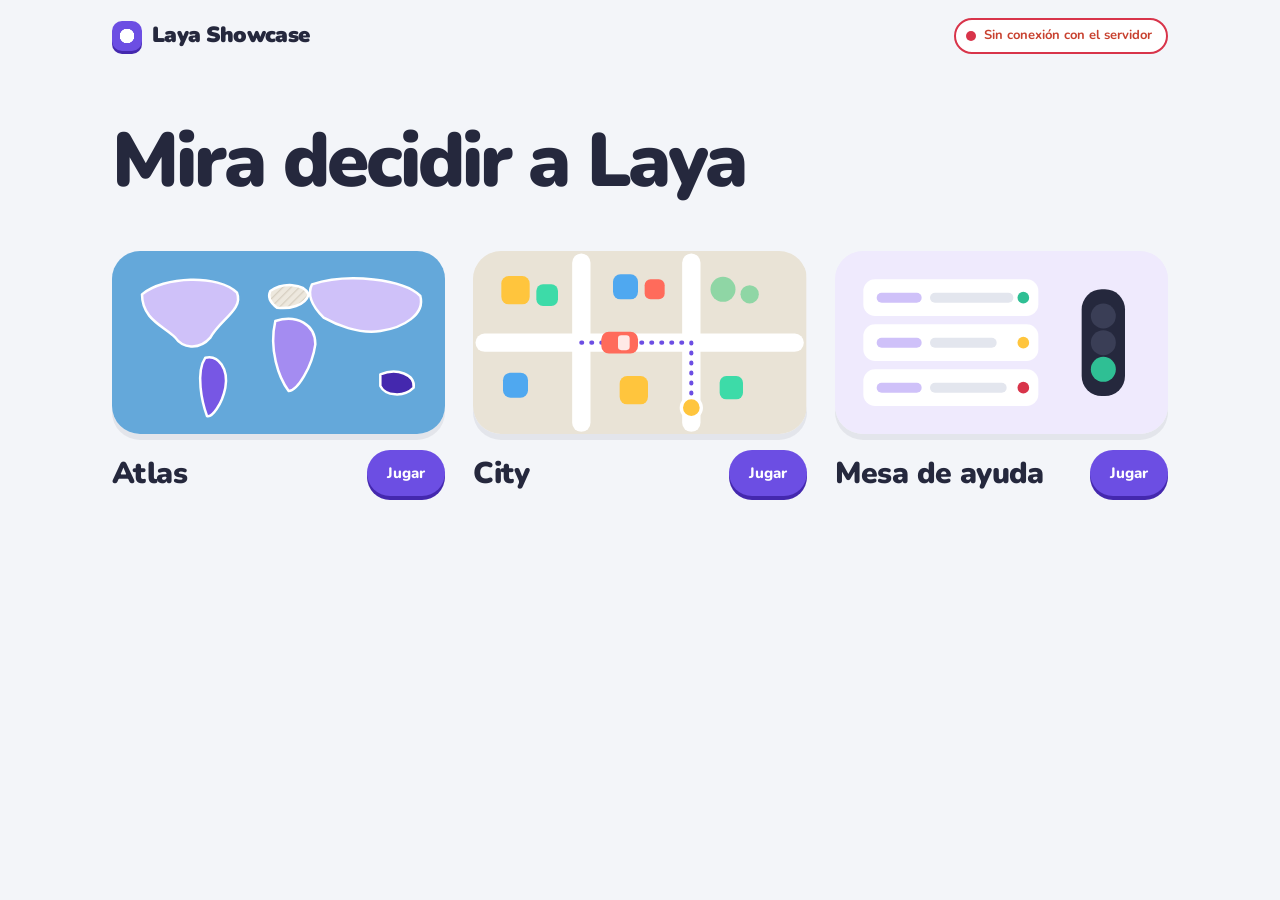
==== web/index.html @ 2ebe57a0 "feat(web): se añaden la portada, las páginas de las tres demos y los estilos compartidos" ====
<!doctype html>
<html lang="es">
<head>
  <meta charset="utf-8">
  <meta name="viewport" content="width=device-width, initial-scale=1">
  <title>Laya Showcase</title>
  <link rel="icon" href="data:image/svg+xml,%3Csvg xmlns='http://www.w3.org/2000/svg' viewBox='0 0 32 32'%3E%3Crect width='32' height='32' rx='10' fill='%236c4ee3'/%3E%3Ccircle cx='16' cy='16' r='7' fill='%23fff'/%3E%3C/svg%3E">
  <link rel="stylesheet" href="style.css">
  <style>
    main { max-width: 1120px; margin: 0 auto; padding: clamp(16px, 4vw, 48px) clamp(16px, 3vw, 32px) 48px; }
    .topbar { max-width: 1120px; margin: 0 auto; }
    h1 { font-size: clamp(40px, 7vw, 76px); letter-spacing: -0.04em; margin-bottom: clamp(28px, 5vw, 48px); }
    .demos { display: grid; grid-template-columns: repeat(auto-fit, minmax(300px, 1fr)); gap: clamp(16px, 3vw, 28px); }
    .demo { display: flex; flex-direction: column; gap: 16px; color: var(--ink); text-decoration: none; }
    .demo svg { display: block; width: 100%; height: auto; border-radius: var(--radius-play);
      box-shadow: 0 6px 0 rgb(37 40 61 / .08); transition: transform .18s ease, box-shadow .18s ease; }
    .demo:hover svg { transform: translateY(-4px); box-shadow: 0 10px 0 rgb(37 40 61 / .08); }
    .demo .row { display: flex; align-items: center; justify-content: space-between; gap: 12px; }
    .demo h2 { font-size: 30px; }
  </style>
</head>
<body>
  <header class="topbar">
    <a class="brand" href="/"><b>Laya Showcase</b></a>
    <p class="model" id="model" data-state="idle"><i aria-hidden="true"></i><span>Preparando Laya…</span></p>
  </header>
  <main>
    <h1>Mira decidir a Laya</h1>
    <section class="demos">
      <a class="demo" href="/atlas">
        <svg viewBox="0 0 400 220" aria-hidden="true">
          <defs>
            <pattern id="hatch" width="7" height="7" patternUnits="userSpaceOnUse" patternTransform="rotate(45)">
              <rect width="7" height="7" fill="#ede8de"/><line x1="0" y1="0" x2="0" y2="7" stroke="#d6cfc1" stroke-width="3"/>
            </pattern>
          </defs>
          <rect width="400" height="220" fill="#64a8da"/>
          <g stroke="#fff" stroke-width="3" stroke-linejoin="round">
            <path d="M36,52 C62,30 128,28 150,50 C158,70 130,82 118,104 C104,120 84,116 76,104 C62,90 36,82 36,52Z" fill="#cfc1f9"/>
            <path d="M112,128 C128,124 140,142 136,164 C132,184 120,200 114,198 C108,182 100,146 112,128Z" fill="#7757e4"/>
            <path d="M190,48 C204,38 230,38 236,52 C232,66 212,70 198,68 C190,62 186,56 190,48Z" fill="url(#hatch)"/>
            <path d="M196,84 C222,76 244,88 244,112 C240,140 222,168 212,168 C200,152 188,118 196,84Z" fill="#a48cf1"/>
            <path d="M240,40 C284,26 350,34 370,54 C376,76 350,92 322,96 C296,100 268,88 254,80 C240,66 234,52 240,40Z" fill="#cfc1f9"/>
            <path d="M322,148 C342,140 364,148 362,164 C350,176 328,174 322,162Z" fill="#4428ae"/>
          </g>
        </svg>
        <div class="row"><h2>Atlas</h2><span class="btn primary">Jugar</span></div>
      </a>
      <a class="demo" href="/city">
        <svg viewBox="0 0 400 220" aria-hidden="true">
          <rect width="400" height="220" fill="#e9e3d6"/>
          <g>
            <rect x="34" y="30" width="34" height="34" rx="9" fill="#ffc53d"/><rect x="76" y="40" width="26" height="26" rx="8" fill="#3ddba8"/>
            <rect x="168" y="28" width="30" height="30" rx="9" fill="#4fa8f0"/><rect x="206" y="34" width="24" height="24" rx="7" fill="#ff6b5b"/>
            <circle cx="300" cy="46" r="15" fill="#8fd6a5"/><circle cx="332" cy="52" r="11" fill="#8fd6a5"/>
            <rect x="36" y="146" width="30" height="30" rx="9" fill="#4fa8f0"/><rect x="176" y="150" width="34" height="34" rx="9" fill="#ffc53d"/>
            <rect x="296" y="150" width="28" height="28" rx="8" fill="#3ddba8"/>
          </g>
          <g stroke="#fff" stroke-width="22" stroke-linecap="round">
            <line x1="14" y1="110" x2="386" y2="110"/><line x1="130" y1="14" x2="130" y2="206"/><line x1="262" y1="14" x2="262" y2="206"/>
          </g>
          <path d="M130,110 L262,110 L262,188" fill="none" stroke="#6c4ee3" stroke-width="5" stroke-linecap="round" stroke-dasharray="1 11"/>
          <g transform="translate(176 110)"><rect x="-22" y="-13" width="44" height="26" rx="9" fill="#ff6b5b"/><rect x="-2" y="-9" width="14" height="18" rx="4" fill="#fff" opacity=".85"/></g>
          <circle cx="262" cy="188" r="12" fill="#ffc53d" stroke="#fff" stroke-width="4"/>
        </svg>
        <div class="row"><h2>City</h2><span class="btn primary">Jugar</span></div>
      </a>
      <a class="demo" href="/tickets">
        <svg viewBox="0 0 400 220" aria-hidden="true">
          <rect width="400" height="220" fill="#efeafd"/>
          <g>
            <rect x="34" y="34" width="210" height="44" rx="14" fill="#fff"/><rect x="50" y="50" width="54" height="12" rx="6" fill="#cfc1f9"/><rect x="114" y="50" width="100" height="12" rx="6" fill="#e3e6ee"/><circle cx="226" cy="56" r="7" fill="#2fbf94"/>
            <rect x="34" y="88" width="210" height="44" rx="14" fill="#fff"/><rect x="50" y="104" width="54" height="12" rx="6" fill="#cfc1f9"/><rect x="114" y="104" width="80" height="12" rx="6" fill="#e3e6ee"/><circle cx="226" cy="110" r="7" fill="#ffc53d"/>
            <rect x="34" y="142" width="210" height="44" rx="14" fill="#fff"/><rect x="50" y="158" width="54" height="12" rx="6" fill="#cfc1f9"/><rect x="114" y="158" width="92" height="12" rx="6" fill="#e3e6ee"/><circle cx="226" cy="164" r="7" fill="#d8344a"/>
          </g>
          <rect x="296" y="46" width="52" height="128" rx="24" fill="#25283d"/>
          <circle cx="322" cy="78" r="15" fill="#3a3e56"/><circle cx="322" cy="110" r="15" fill="#3a3e56"/>
          <circle cx="322" cy="142" r="15" fill="#2fbf94"/>
        </svg>
        <div class="row"><h2>Mesa de ayuda</h2><span class="btn primary">Jugar</span></div>
      </a>
    </section>
  </main>
  <script type="module">
    import { watchModel } from "./common.js";
    watchModel(document.getElementById("model"));
  </script>
</body>
</html>
---- web/style.css ----
@font-face {
  font-family: "Nunito";
  src: url("fonts/Nunito.ttf") format("truetype");
  font-weight: 200 1000;
  font-display: swap;
}

:root {
  --bg: #f3f5f9;
  --card: #ffffff;
  --ink: #25283d;
  --ink-2: #4c5068;
  --muted: #666b82;
  --line: #e3e6ee;
  --violet: #6c4ee3;
  --violet-deep: #4428ae;
  --violet-soft: #efeafd;
  --coral: #ff6b5b;
  --coral-text: #c8412f;
  --sun: #ffc53d;
  --sky: #4fa8f0;
  --mint: #3ddba8;
  --stop: #d8344a;
  --ocean: #64a8da;
  --land: #ede8de;
  --ground: #e9e3d6;
  --radius-play: 28px;
  --radius-panel: 20px;
  --press: 0 4px 0;
  color-scheme: light;
}

* { box-sizing: border-box; }
[hidden] { display: none !important; } /* Que ningún display de componente lo anule. */

html { -webkit-text-size-adjust: 100%; }

body {
  margin: 0;
  min-height: 100vh;
  background: var(--bg);
  color: var(--ink);
  font: 500 15px/1.5 "Nunito", ui-rounded, system-ui, sans-serif;
  font-variant-numeric: tabular-nums;
}

h1, h2, h3 { margin: 0; line-height: 1.1; font-weight: 900; letter-spacing: -0.02em; }
p { margin: 0; }
a { color: var(--violet-deep); font-weight: 700; }
button, input { font: inherit; color: inherit; }

:focus-visible { outline: 3px solid var(--violet); outline-offset: 2px; border-radius: 10px; }

/* Barra superior compartida: marca a la izquierda, estado del modelo a la derecha. */
.topbar {
  display: flex; align-items: center; justify-content: space-between; gap: 16px;
  padding: 18px clamp(16px, 3vw, 32px);
}
.brand { display: flex; align-items: center; gap: 10px; text-decoration: none; color: var(--ink); }
/* Marca: el mismo cuadrado violeta del favicon. */
.brand::before {
  content: ""; width: 30px; height: 30px; border-radius: 10px; flex: none;
  background: radial-gradient(circle at 50% 50%, #fff 0 7px, transparent 7.5px), var(--violet);
  box-shadow: 0 3px 0 var(--violet-deep);
}
.brand b { font-size: 22px; font-weight: 1000; letter-spacing: -0.03em; }
.brand span { font-size: 22px; font-weight: 600; color: var(--muted); }

/* Solo aparece mientras Laya carga o si falla: lista, no hace falta decirlo. */
.model {
  display: inline-flex; align-items: center; gap: 8px;
  padding: 6px 14px 6px 10px; border-radius: 999px;
  background: var(--card); border: 2px solid var(--line);
  font-size: 13px; font-weight: 700; color: var(--ink-2); white-space: nowrap;
}
.model[data-state="ready"] { visibility: hidden; }
.model i { width: 10px; height: 10px; border-radius: 50%; background: var(--sun); }
.model[data-state="loading"] i, .model[data-state="idle"] i { animation: breathe 1.2s ease-in-out infinite; }
.model[data-state="ready"] i { background: var(--mint); }
.model[data-state="error"] { border-color: var(--stop); color: var(--coral-text); }
.model[data-state="error"] i { background: var(--stop); }
@keyframes breathe { 50% { transform: scale(.55); opacity: .5; } }

/* Botones de juguete: se hunden al pulsarlos. */
.btn {
  display: inline-flex; align-items: center; justify-content: center; gap: 8px;
  min-height: 46px; padding: 0 20px; border: 0; border-radius: 999px;
  background: var(--card); color: var(--ink);
  font-weight: 800; font-size: 15px; cursor: pointer; text-decoration: none;
  box-shadow: inset 0 0 0 2px var(--line), var(--press) var(--line);
  transition: transform .08s ease, box-shadow .08s ease;
}
.btn svg { width: 18px; height: 18px; flex: none; }
.btn:active:not(:disabled) { transform: translateY(3px); box-shadow: inset 0 0 0 2px var(--line), 0 1px 0 var(--line); }
.btn.primary { background: var(--violet); color: #fff; box-shadow: var(--press) var(--violet-deep); }
.btn.primary:active:not(:disabled) { box-shadow: 0 1px 0 var(--violet-deep); }
.btn:disabled { opacity: .45; cursor: not-allowed; }

.panel {
  background: var(--card); border-radius: var(--radius-panel);
  border: 2px solid var(--line); padding: 20px;
}
.panel h2 { font-size: 17px; margin-bottom: 12px; }
.muted { color: var(--muted); }
.status { color: var(--coral-text); font-weight: 700; }
.status:empty { display: none; } /* Solo aparece para contar un error. */

.visually-hidden {
  position: absolute; width: 1px; height: 1px; overflow: hidden; clip-path: inset(50%); white-space: nowrap;
}

@media (prefers-reduced-motion: reduce) {
  *, *::before, *::after { animation-duration: .01ms !important; animation-iteration-count: 1 !important; transition-duration: .01ms !important; }
}
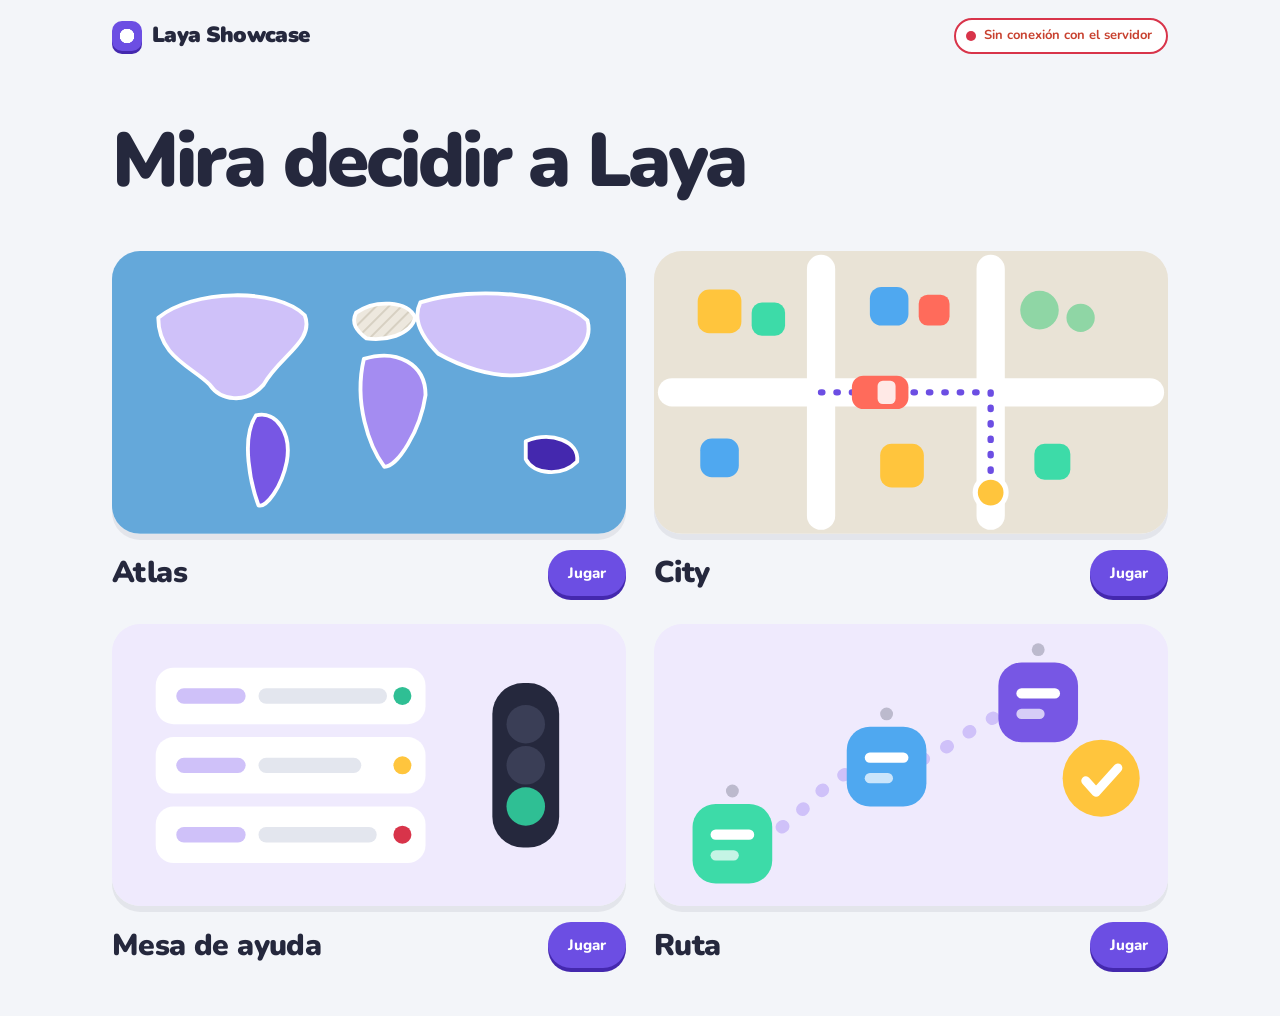
==== commit d3ce8cba: "feat(web): se añade la página de la ruta de aprendizaje con sus cuatro pasos, sus modos y su tarjeta" ====
--- a/web/index.html
+++ b/web/index.html
@@ -10,7 +10,8 @@
     main { max-width: 1120px; margin: 0 auto; padding: clamp(16px, 4vw, 48px) clamp(16px, 3vw, 32px) 48px; }
     .topbar { max-width: 1120px; margin: 0 auto; }
     h1 { font-size: clamp(40px, 7vw, 76px); letter-spacing: -0.04em; margin-bottom: clamp(28px, 5vw, 48px); }
-    .demos { display: grid; grid-template-columns: repeat(auto-fit, minmax(300px, 1fr)); gap: clamp(16px, 3vw, 28px); }
+    .demos { display: grid; grid-template-columns: repeat(2, minmax(0, 1fr)); gap: clamp(16px, 3vw, 28px); }
+    @media (max-width: 700px) { .demos { grid-template-columns: 1fr; } }
     .demo { display: flex; flex-direction: column; gap: 16px; color: var(--ink); text-decoration: none; }
     .demo svg { display: block; width: 100%; height: auto; border-radius: var(--radius-play);
       box-shadow: 0 6px 0 rgb(37 40 61 / .08); transition: transform .18s ease, box-shadow .18s ease; }
@@ -79,6 +80,25 @@
         </svg>
         <div class="row"><h2>Mesa de ayuda</h2><span class="btn primary">Jugar</span></div>
       </a>
+      <a class="demo" href="/courses">
+        <svg viewBox="0 0 400 220" aria-hidden="true">
+          <rect width="400" height="220" fill="#efeafd"/>
+          <path d="M60,170 C120,170 120,110 180,110 C240,110 240,60 330,60" fill="none" stroke="#cfc1f9" stroke-width="10" stroke-linecap="round" stroke-dasharray="1 20"/>
+          <g>
+            <rect x="30" y="140" width="62" height="62" rx="18" fill="#3ddba8"/><rect x="44" y="160" width="34" height="8" rx="4" fill="#fff"/><rect x="44" y="176" width="22" height="8" rx="4" fill="#fff" opacity=".7"/>
+            <rect x="150" y="80" width="62" height="62" rx="18" fill="#4fa8f0"/><rect x="164" y="100" width="34" height="8" rx="4" fill="#fff"/><rect x="164" y="116" width="22" height="8" rx="4" fill="#fff" opacity=".7"/>
+            <rect x="268" y="30" width="62" height="62" rx="18" fill="#7757e4"/><rect x="282" y="50" width="34" height="8" rx="4" fill="#fff"/><rect x="282" y="66" width="22" height="8" rx="4" fill="#fff" opacity=".7"/>
+          </g>
+          <g transform="translate(348 120)">
+            <circle r="30" fill="#ffc53d"/>
+            <path d="M-12,2 l8,9 l17,-19" fill="none" stroke="#fff" stroke-width="7" stroke-linecap="round" stroke-linejoin="round"/>
+          </g>
+          <g fill="#25283d" opacity=".25">
+            <circle cx="61" cy="130" r="5"/><circle cx="181" cy="70" r="5"/><circle cx="299" cy="20" r="5"/>
+          </g>
+        </svg>
+        <div class="row"><h2>Ruta</h2><span class="btn primary">Jugar</span></div>
+      </a>
     </section>
   </main>
   <script type="module">
--- a/web/style.css
+++ b/web/style.css
@@ -66,14 +66,13 @@
 .brand b { font-size: 22px; font-weight: 1000; letter-spacing: -0.03em; }
 .brand span { font-size: 22px; font-weight: 600; color: var(--muted); }
 
-/* Solo aparece mientras Laya carga o si falla: lista, no hace falta decirlo. */
+/* Estado de Laya: mientras carga, si falla y, ya lista, dónde corre (GPU o CPU). */
 .model {
   display: inline-flex; align-items: center; gap: 8px;
   padding: 6px 14px 6px 10px; border-radius: 999px;
   background: var(--card); border: 2px solid var(--line);
   font-size: 13px; font-weight: 700; color: var(--ink-2); white-space: nowrap;
 }
-.model[data-state="ready"] { visibility: hidden; }
 .model i { width: 10px; height: 10px; border-radius: 50%; background: var(--sun); }
 .model[data-state="loading"] i, .model[data-state="idle"] i { animation: breathe 1.2s ease-in-out infinite; }
 .model[data-state="ready"] i { background: var(--mint); }
@@ -96,6 +95,17 @@
 .btn.primary:active:not(:disabled) { box-shadow: 0 1px 0 var(--violet-deep); }
 .btn:disabled { opacity: .45; cursor: not-allowed; }
 
+/* Selector segmentado (modo de las demos y pestañas del tablero). */
+.tabs { display: inline-flex; padding: 4px; border-radius: 999px; background: var(--bg); gap: 2px; box-shadow: inset 0 0 0 2px var(--line); }
+.tabs button { border: 0; padding: 8px 14px; border-radius: 999px; background: none; font: inherit; font-weight: 800; color: var(--muted); cursor: pointer; }
+.tabs button[aria-pressed="true"] { background: var(--card); color: var(--ink); box-shadow: 0 2px 0 var(--line); }
+
+/* Velocidad de Laya tras una tanda: milisegundos por decisión. */
+.speed { display: inline-flex; align-items: center; gap: 7px; padding: 8px 14px; border-radius: 999px;
+  background: var(--violet-soft); color: var(--violet-deep); font-weight: 800; }
+.speed b { font-size: 18px; font-weight: 1000; }
+.speed small { color: var(--violet-deep); opacity: .8; font-weight: 700; }
+
 .panel {
   background: var(--card); border-radius: var(--radius-panel);
   border: 2px solid var(--line); padding: 20px;
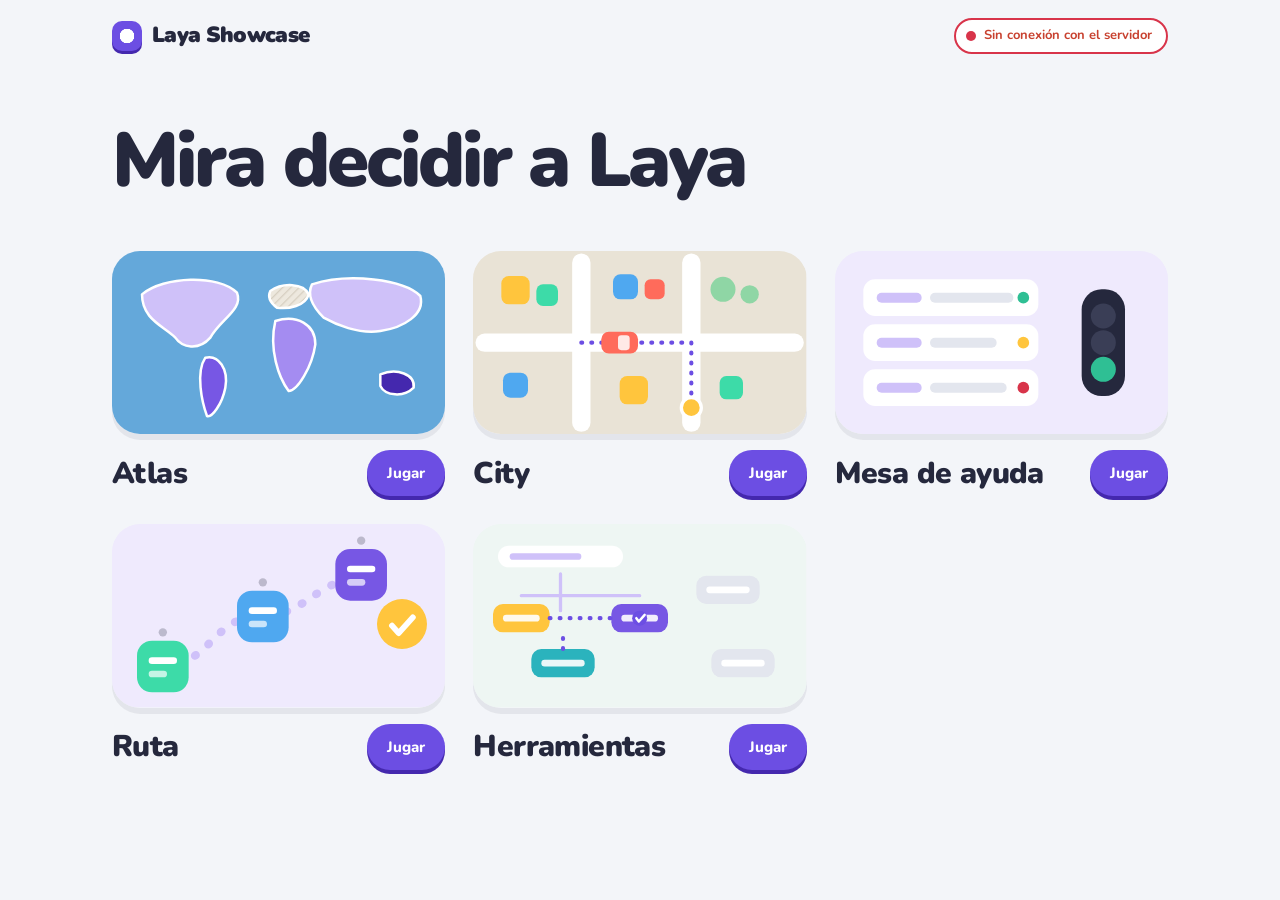
==== commit cebab24d: "feat(web): se añade la página del enrutador con el catálogo a la vista, sus modos y su tarjeta en el" ====
--- a/web/index.html
+++ b/web/index.html
@@ -10,8 +10,7 @@
     main { max-width: 1120px; margin: 0 auto; padding: clamp(16px, 4vw, 48px) clamp(16px, 3vw, 32px) 48px; }
     .topbar { max-width: 1120px; margin: 0 auto; }
     h1 { font-size: clamp(40px, 7vw, 76px); letter-spacing: -0.04em; margin-bottom: clamp(28px, 5vw, 48px); }
-    .demos { display: grid; grid-template-columns: repeat(2, minmax(0, 1fr)); gap: clamp(16px, 3vw, 28px); }
-    @media (max-width: 700px) { .demos { grid-template-columns: 1fr; } }
+    .demos { display: grid; grid-template-columns: repeat(auto-fit, minmax(300px, 1fr)); gap: clamp(16px, 3vw, 28px); }
     .demo { display: flex; flex-direction: column; gap: 16px; color: var(--ink); text-decoration: none; }
     .demo svg { display: block; width: 100%; height: auto; border-radius: var(--radius-play);
       box-shadow: 0 6px 0 rgb(37 40 61 / .08); transition: transform .18s ease, box-shadow .18s ease; }
@@ -99,6 +98,26 @@
         </svg>
         <div class="row"><h2>Ruta</h2><span class="btn primary">Jugar</span></div>
       </a>
+      <a class="demo" href="/tools">
+        <svg viewBox="0 0 400 220" aria-hidden="true">
+          <rect width="400" height="220" fill="#eef6f3"/>
+          <rect x="30" y="26" width="150" height="26" rx="13" fill="#fff"/>
+          <rect x="44" y="35" width="86" height="8" rx="4" fill="#cfc1f9"/>
+          <path d="M105,60 L105,86 M105,86 L58,86 M105,86 L200,86 M105,86 L105,104" fill="none" stroke="#cfc1f9" stroke-width="4" stroke-linecap="round"/>
+          <g>
+            <rect x="24" y="96" width="68" height="34" rx="12" fill="#ffc53d"/><rect x="36" y="109" width="44" height="8" rx="4" fill="#fff" opacity=".9"/>
+            <rect x="70" y="150" width="76" height="34" rx="12" fill="#2bb3bd"/><rect x="82" y="163" width="52" height="8" rx="4" fill="#fff" opacity=".9"/>
+            <rect x="166" y="96" width="68" height="34" rx="12" fill="#7757e4"/><rect x="178" y="109" width="44" height="8" rx="4" fill="#fff" opacity=".9"/>
+            <rect x="268" y="62" width="76" height="34" rx="12" fill="#e3e6ee"/><rect x="280" y="75" width="52" height="8" rx="4" fill="#fff"/>
+            <rect x="286" y="150" width="76" height="34" rx="12" fill="#e3e6ee"/><rect x="298" y="163" width="52" height="8" rx="4" fill="#fff"/>
+          </g>
+          <path d="M92,113 L166,113" fill="none" stroke="#6c4ee3" stroke-width="5" stroke-linecap="round" stroke-dasharray="1 11"/>
+          <path d="M108,150 L108,130" fill="none" stroke="#6c4ee3" stroke-width="5" stroke-linecap="round" stroke-dasharray="1 11"/>
+          <circle cx="200" cy="113" r="9" fill="#6c4ee3"/>
+          <path d="M196,113 l3,4 l7,-8" fill="none" stroke="#fff" stroke-width="3" stroke-linecap="round" stroke-linejoin="round"/>
+        </svg>
+        <div class="row"><h2>Herramientas</h2><span class="btn primary">Jugar</span></div>
+      </a>
     </section>
   </main>
   <script type="module">
--- a/web/style.css
+++ b/web/style.css
@@ -53,7 +53,7 @@
 
 /* Barra superior compartida: marca a la izquierda, estado del modelo a la derecha. */
 .topbar {
-  display: flex; align-items: center; justify-content: space-between; gap: 16px;
+  display: flex; flex-wrap: wrap; align-items: center; justify-content: space-between; gap: 12px 16px;
   padding: 18px clamp(16px, 3vw, 32px);
 }
 .brand { display: flex; align-items: center; gap: 10px; text-decoration: none; color: var(--ink); }
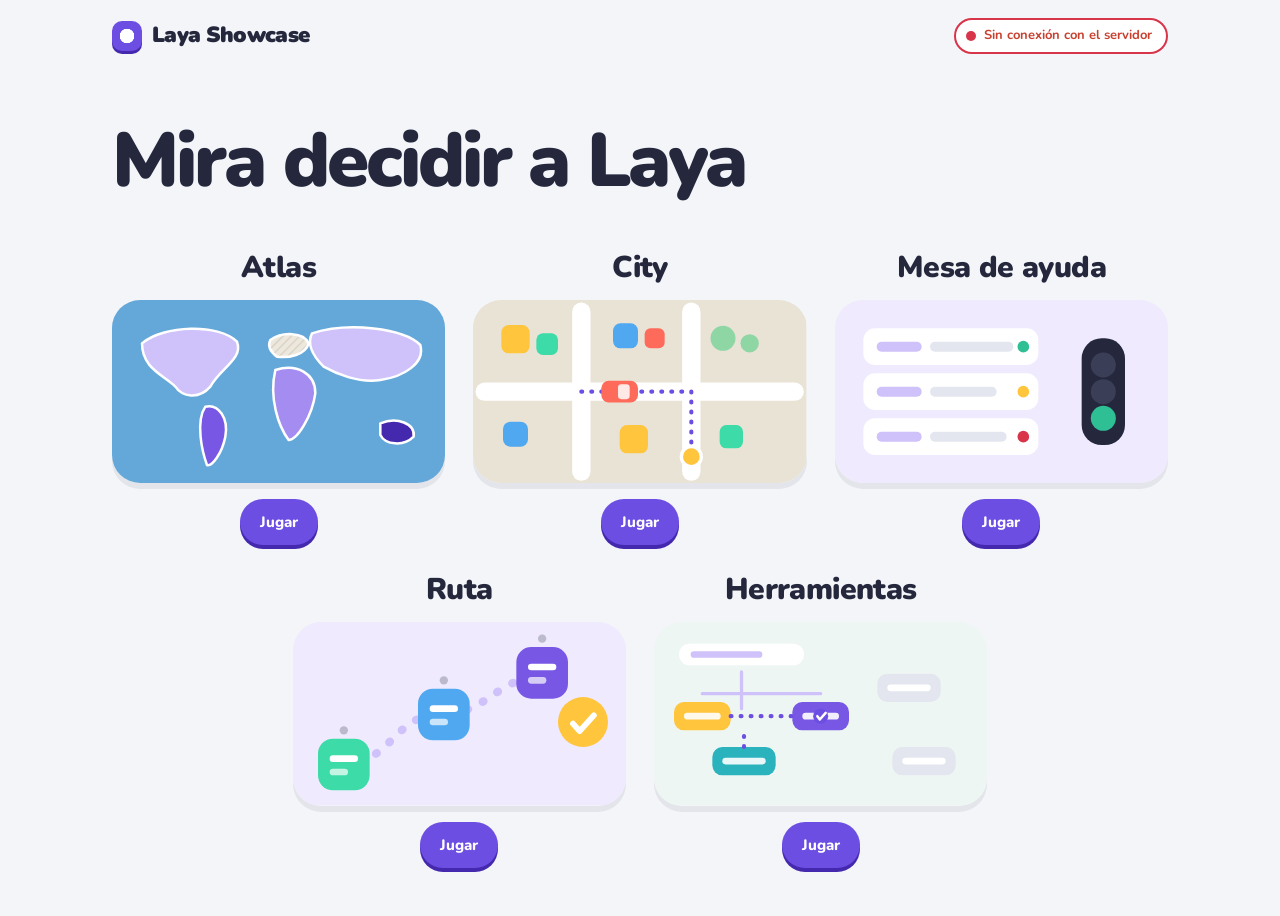
==== commit b708858b: "style(web): se centra la última fila del índice y se pasan el título arriba y el botón abajo en cada" ====
--- a/web/index.html
+++ b/web/index.html
@@ -10,12 +10,16 @@
     main { max-width: 1120px; margin: 0 auto; padding: clamp(16px, 4vw, 48px) clamp(16px, 3vw, 32px) 48px; }
     .topbar { max-width: 1120px; margin: 0 auto; }
     h1 { font-size: clamp(40px, 7vw, 76px); letter-spacing: -0.04em; margin-bottom: clamp(28px, 5vw, 48px); }
-    .demos { display: grid; grid-template-columns: repeat(auto-fit, minmax(300px, 1fr)); gap: clamp(16px, 3vw, 28px); }
-    .demo { display: flex; flex-direction: column; gap: 16px; color: var(--ink); text-decoration: none; }
+    /* Flex en vez de grid para que la última fila, incompleta, quede centrada. El tope de ancho
+       mantiene las tarjetas del tamaño de la fila de arriba en lugar de estirarlas. */
+    .demos { --hueco: clamp(16px, 3vw, 28px); display: flex; flex-wrap: wrap; justify-content: center; gap: var(--hueco); }
+    .demo { flex: 1 1 300px; display: flex; flex-direction: column; align-items: center; gap: 16px;
+      text-align: center; color: var(--ink); text-decoration: none; }
+    @media (min-width: 640px) { .demo { max-width: calc((100% - var(--hueco)) / 2); } }
+    @media (min-width: 1016px) { .demo { max-width: calc((100% - 2 * var(--hueco)) / 3); } }
     .demo svg { display: block; width: 100%; height: auto; border-radius: var(--radius-play);
       box-shadow: 0 6px 0 rgb(37 40 61 / .08); transition: transform .18s ease, box-shadow .18s ease; }
     .demo:hover svg { transform: translateY(-4px); box-shadow: 0 10px 0 rgb(37 40 61 / .08); }
-    .demo .row { display: flex; align-items: center; justify-content: space-between; gap: 12px; }
     .demo h2 { font-size: 30px; }
   </style>
 </head>
@@ -28,6 +32,7 @@
     <h1>Mira decidir a Laya</h1>
     <section class="demos">
       <a class="demo" href="/atlas">
+        <h2>Atlas</h2>
         <svg viewBox="0 0 400 220" aria-hidden="true">
           <defs>
             <pattern id="hatch" width="7" height="7" patternUnits="userSpaceOnUse" patternTransform="rotate(45)">
@@ -44,9 +49,10 @@
             <path d="M322,148 C342,140 364,148 362,164 C350,176 328,174 322,162Z" fill="#4428ae"/>
           </g>
         </svg>
-        <div class="row"><h2>Atlas</h2><span class="btn primary">Jugar</span></div>
+        <span class="btn primary">Jugar</span>
       </a>
       <a class="demo" href="/city">
+        <h2>City</h2>
         <svg viewBox="0 0 400 220" aria-hidden="true">
           <rect width="400" height="220" fill="#e9e3d6"/>
           <g>
@@ -63,9 +69,10 @@
           <g transform="translate(176 110)"><rect x="-22" y="-13" width="44" height="26" rx="9" fill="#ff6b5b"/><rect x="-2" y="-9" width="14" height="18" rx="4" fill="#fff" opacity=".85"/></g>
           <circle cx="262" cy="188" r="12" fill="#ffc53d" stroke="#fff" stroke-width="4"/>
         </svg>
-        <div class="row"><h2>City</h2><span class="btn primary">Jugar</span></div>
+        <span class="btn primary">Jugar</span>
       </a>
       <a class="demo" href="/tickets">
+        <h2>Mesa de ayuda</h2>
         <svg viewBox="0 0 400 220" aria-hidden="true">
           <rect width="400" height="220" fill="#efeafd"/>
           <g>
@@ -77,9 +84,10 @@
           <circle cx="322" cy="78" r="15" fill="#3a3e56"/><circle cx="322" cy="110" r="15" fill="#3a3e56"/>
           <circle cx="322" cy="142" r="15" fill="#2fbf94"/>
         </svg>
-        <div class="row"><h2>Mesa de ayuda</h2><span class="btn primary">Jugar</span></div>
+        <span class="btn primary">Jugar</span>
       </a>
       <a class="demo" href="/courses">
+        <h2>Ruta</h2>
         <svg viewBox="0 0 400 220" aria-hidden="true">
           <rect width="400" height="220" fill="#efeafd"/>
           <path d="M60,170 C120,170 120,110 180,110 C240,110 240,60 330,60" fill="none" stroke="#cfc1f9" stroke-width="10" stroke-linecap="round" stroke-dasharray="1 20"/>
@@ -96,9 +104,10 @@
             <circle cx="61" cy="130" r="5"/><circle cx="181" cy="70" r="5"/><circle cx="299" cy="20" r="5"/>
           </g>
         </svg>
-        <div class="row"><h2>Ruta</h2><span class="btn primary">Jugar</span></div>
+        <span class="btn primary">Jugar</span>
       </a>
       <a class="demo" href="/tools">
+        <h2>Herramientas</h2>
         <svg viewBox="0 0 400 220" aria-hidden="true">
           <rect width="400" height="220" fill="#eef6f3"/>
           <rect x="30" y="26" width="150" height="26" rx="13" fill="#fff"/>
@@ -116,7 +125,7 @@
           <circle cx="200" cy="113" r="9" fill="#6c4ee3"/>
           <path d="M196,113 l3,4 l7,-8" fill="none" stroke="#fff" stroke-width="3" stroke-linecap="round" stroke-linejoin="round"/>
         </svg>
-        <div class="row"><h2>Herramientas</h2><span class="btn primary">Jugar</span></div>
+        <span class="btn primary">Jugar</span>
       </a>
     </section>
   </main>
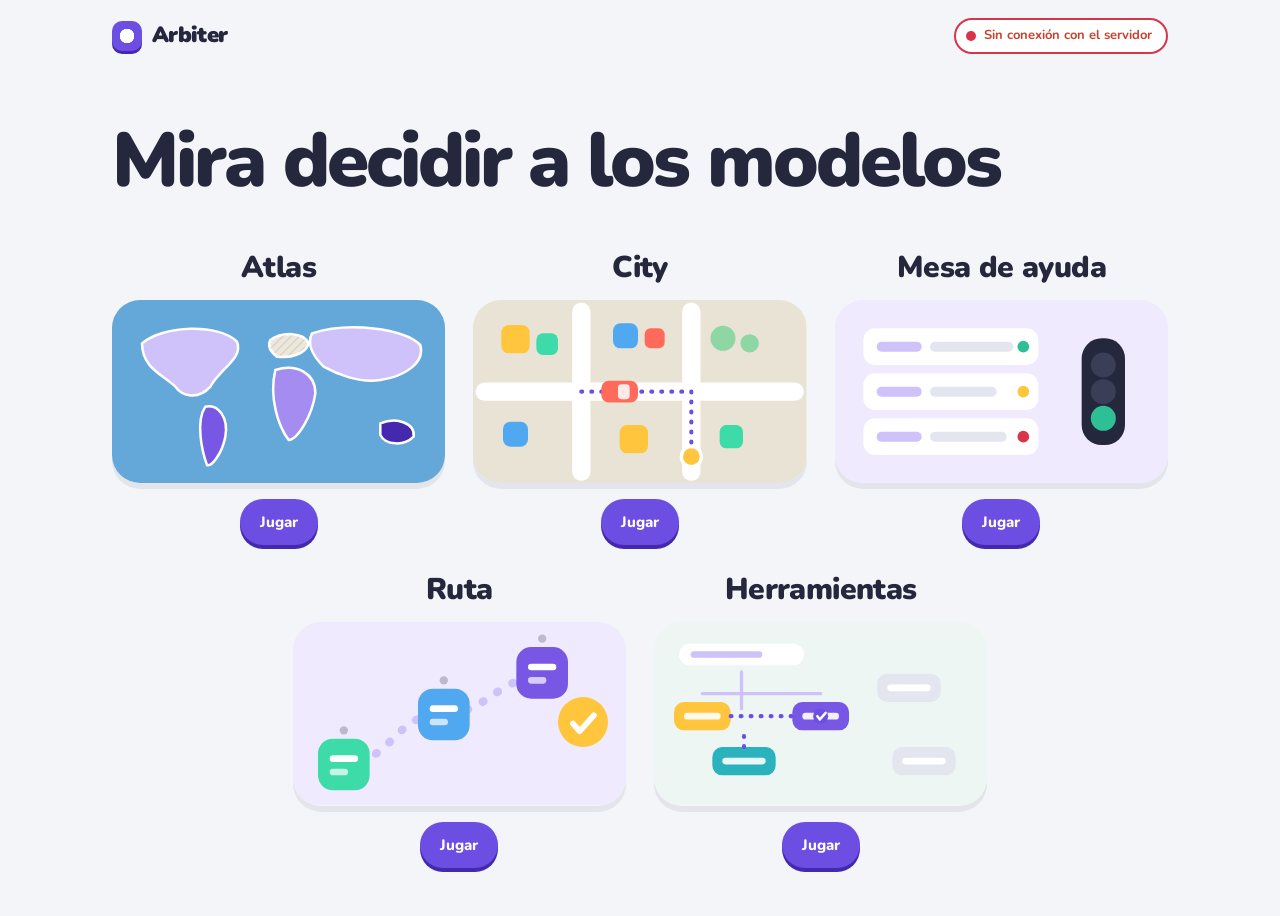
==== commit a5a14bb4: "refactor(web): se renombra la app a Arbiter, las demos nombran al modelo seleccionado y el Atlas avi" ====
--- a/web/index.html
+++ b/web/index.html
@@ -3,7 +3,7 @@
 <head>
   <meta charset="utf-8">
   <meta name="viewport" content="width=device-width, initial-scale=1">
-  <title>Laya Showcase</title>
+  <title>Arbiter</title>
   <link rel="icon" href="data:image/svg+xml,%3Csvg xmlns='http://www.w3.org/2000/svg' viewBox='0 0 32 32'%3E%3Crect width='32' height='32' rx='10' fill='%236c4ee3'/%3E%3Ccircle cx='16' cy='16' r='7' fill='%23fff'/%3E%3C/svg%3E">
   <link rel="stylesheet" href="style.css">
   <style>
@@ -25,11 +25,11 @@
 </head>
 <body>
   <header class="topbar">
-    <a class="brand" href="/"><b>Laya Showcase</b></a>
-    <p class="model" id="model" data-state="idle"><i aria-hidden="true"></i><span>Preparando Laya…</span></p>
+    <a class="brand" href="/"><b>Arbiter</b></a>
+    <p class="model" id="model" data-state="idle"><i aria-hidden="true"></i><span>Preparando modelo…</span></p>
   </header>
   <main>
-    <h1>Mira decidir a Laya</h1>
+    <h1>Mira decidir a los modelos</h1>
     <section class="demos">
       <a class="demo" href="/atlas">
         <h2>Atlas</h2>
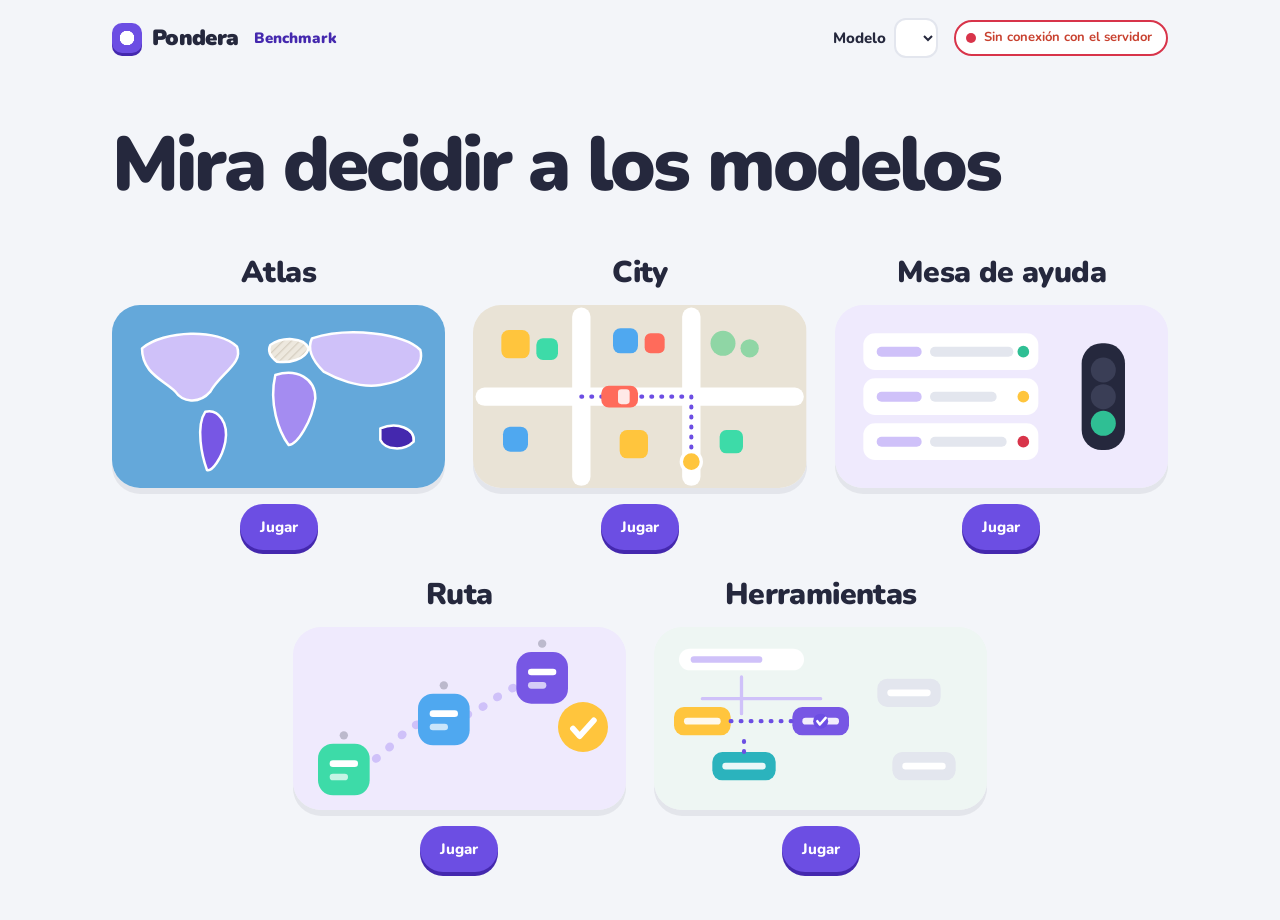
==== commit a005641c: "refactor: se renombra la app a Pondera y se quita Kev del selector de modelos" ====
--- a/web/index.html
+++ b/web/index.html
@@ -3,7 +3,7 @@
 <head>
   <meta charset="utf-8">
   <meta name="viewport" content="width=device-width, initial-scale=1">
-  <title>Arbiter</title>
+  <title>Pondera · Benchmark de decisiones sobre texto</title>
   <link rel="icon" href="data:image/svg+xml,%3Csvg xmlns='http://www.w3.org/2000/svg' viewBox='0 0 32 32'%3E%3Crect width='32' height='32' rx='10' fill='%236c4ee3'/%3E%3Ccircle cx='16' cy='16' r='7' fill='%23fff'/%3E%3C/svg%3E">
   <link rel="stylesheet" href="style.css">
   <style>
@@ -25,7 +25,7 @@
 </head>
 <body>
   <header class="topbar">
-    <a class="brand" href="/"><b>Arbiter</b></a>
+    <a class="brand" href="/"><b>Pondera</b></a>
     <p class="model" id="model" data-state="idle"><i aria-hidden="true"></i><span>Preparando modelo…</span></p>
   </header>
   <main>
--- a/web/style.css
+++ b/web/style.css
@@ -47,7 +47,7 @@
 h1, h2, h3 { margin: 0; line-height: 1.1; font-weight: 900; letter-spacing: -0.02em; }
 p { margin: 0; }
 a { color: var(--violet-deep); font-weight: 700; }
-button, input { font: inherit; color: inherit; }
+button, input, select { font: inherit; color: inherit; }
 
 :focus-visible { outline: 3px solid var(--violet); outline-offset: 2px; border-radius: 10px; }
 
@@ -66,12 +66,16 @@
 .brand b { font-size: 22px; font-weight: 1000; letter-spacing: -0.03em; }
 .brand span { font-size: 22px; font-weight: 600; color: var(--muted); }
 
-/* Estado de Laya: mientras carga, si falla y, ya lista, dónde corre (GPU o CPU). */
+/* Selector y estado del modelo. */
+.model-picker { display: inline-flex; align-items: center; gap: 8px; margin-left: auto; font-weight: 800; }
+.bench-link { color: var(--violet-deep); text-decoration: none; font-weight: 900; }
+.bench-link:hover { text-decoration: underline; }
+.model-picker select { padding: 7px 10px; border: 2px solid var(--line); border-radius: 12px; background: var(--card); cursor: pointer; }
 .model {
   display: inline-flex; align-items: center; gap: 8px;
   padding: 6px 14px 6px 10px; border-radius: 999px;
   background: var(--card); border: 2px solid var(--line);
-  font-size: 13px; font-weight: 700; color: var(--ink-2); white-space: nowrap;
+  font-size: 13px; font-weight: 700; color: var(--ink-2); max-width: min(100%, 450px);
 }
 .model i { width: 10px; height: 10px; border-radius: 50%; background: var(--sun); }
 .model[data-state="loading"] i, .model[data-state="idle"] i { animation: breathe 1.2s ease-in-out infinite; }
